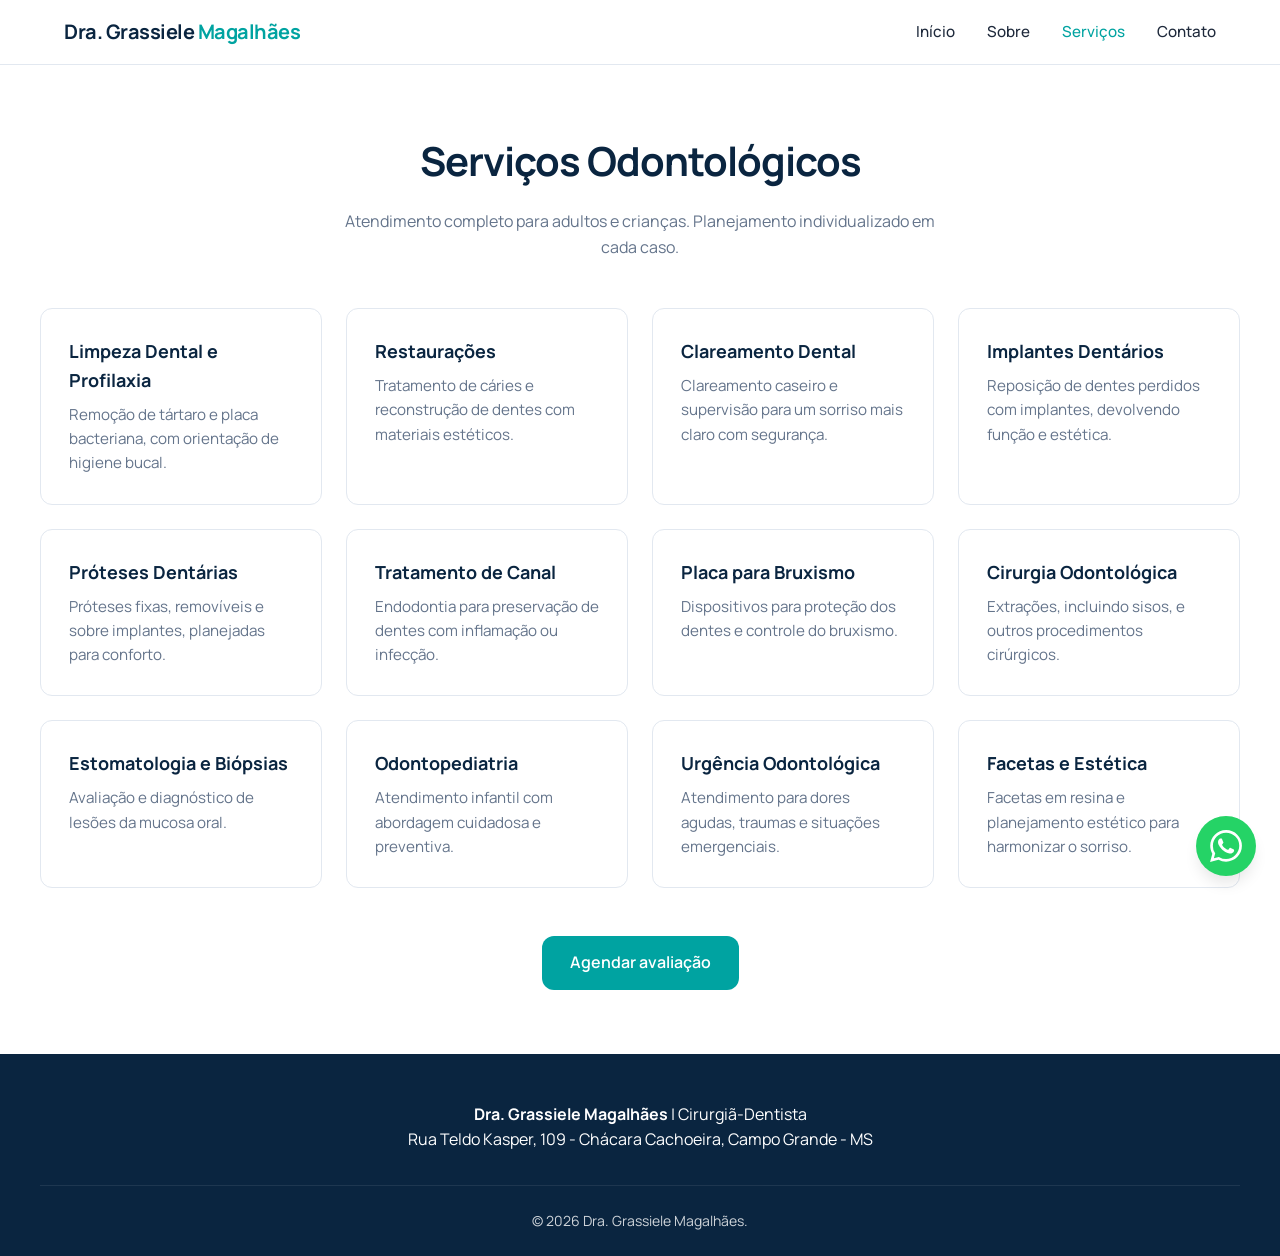
==== servicos.html @ c2c1c09b "Add files via upload" ====
<!DOCTYPE html>
<html lang="pt-BR">
<head>
  <meta charset="UTF-8">
  <meta name="viewport" content="width=device-width, initial-scale=1.0">
  <title>Serviços | Dra. Grassiele Magalhães</title>
  <link rel="preconnect" href="https://fonts.googleapis.com">
  <link rel="preconnect" href="https://fonts.gstatic.com" crossorigin>
  <link href="https://fonts.googleapis.com/css2?family=Manrope:wght@400;500;600;700&display=swap" rel="stylesheet">
  <link rel="stylesheet" href="css/style.css">
</head>
<body>
  <header class="header">
    <nav class="nav">
      <a href="index.html" class="logo">Dra. Grassiele <span>Magalhães</span></a>
      <button class="nav-toggle" aria-label="Abrir menu">☰</button>
      <ul class="nav-menu">
        <li><a href="index.html">Início</a></li>
        <li><a href="sobre.html">Sobre</a></li>
        <li><a href="servicos.html" class="active">Serviços</a></li>
        <li><a href="contato.html">Contato</a></li>
      </ul>
    </nav>
  </header>

  <main>
    <section class="section">
      <div class="container">
        <h1 class="section-title">Serviços Odontológicos</h1>
        <p class="section-subtitle">Atendimento completo para adultos e crianças. Planejamento individualizado em cada caso.</p>

        <div class="services-grid" style="margin-top: 2rem;">
          <div class="service-card">
            <h3>Limpeza Dental e Profilaxia</h3>
            <p>Remoção de tártaro e placa bacteriana, com orientação de higiene bucal.</p>
          </div>
          <div class="service-card">
            <h3>Restaurações</h3>
            <p>Tratamento de cáries e reconstrução de dentes com materiais estéticos.</p>
          </div>
          <div class="service-card">
            <h3>Clareamento Dental</h3>
            <p>Clareamento caseiro e supervisão para um sorriso mais claro com segurança.</p>
          </div>
          <div class="service-card">
            <h3>Implantes Dentários</h3>
            <p>Reposição de dentes perdidos com implantes, devolvendo função e estética.</p>
          </div>
          <div class="service-card">
            <h3>Próteses Dentárias</h3>
            <p>Próteses fixas, removíveis e sobre implantes, planejadas para conforto.</p>
          </div>
          <div class="service-card">
            <h3>Tratamento de Canal</h3>
            <p>Endodontia para preservação de dentes com inflamação ou infecção.</p>
          </div>
          <div class="service-card">
            <h3>Placa para Bruxismo</h3>
            <p>Dispositivos para proteção dos dentes e controle do bruxismo.</p>
          </div>
          <div class="service-card">
            <h3>Cirurgia Odontológica</h3>
            <p>Extrações, incluindo sisos, e outros procedimentos cirúrgicos.</p>
          </div>
          <div class="service-card">
            <h3>Estomatologia e Biópsias</h3>
            <p>Avaliação e diagnóstico de lesões da mucosa oral.</p>
          </div>
          <div class="service-card">
            <h3>Odontopediatria</h3>
            <p>Atendimento infantil com abordagem cuidadosa e preventiva.</p>
          </div>
          <div class="service-card">
            <h3>Urgência Odontológica</h3>
            <p>Atendimento para dores agudas, traumas e situações emergenciais.</p>
          </div>
          <div class="service-card">
            <h3>Facetas e Estética</h3>
            <p>Facetas em resina e planejamento estético para harmonizar o sorriso.</p>
          </div>
        </div>

        <div style="text-align: center; margin-top: 3rem;">
          <a href="https://wa.me/5567991861012" class="btn" target="_blank" rel="noopener">Agendar avaliação</a>
        </div>
      </div>
    </section>
  </main>

  <footer class="footer">
    <div class="container">
      <p><strong>Dra. Grassiele Magalhães</strong> | Cirurgiã-Dentista</p>
      <p>Rua Teldo Kasper, 109 - Chácara Cachoeira, Campo Grande - MS</p>
      <div class="footer-bottom">
        <p>© 2026 Dra. Grassiele Magalhães.</p>
      </div>
    </div>
  </footer>

  <a href="https://wa.me/5567991861012" class="whatsapp-float" target="_blank" rel="noopener" aria-label="Falar no WhatsApp">
    <svg viewBox="0 0 24 24" fill="currentColor"><path d="M17.472 14.382c-.297-.149-1.758-.867-2.03-.967-.273-.099-.471-.148-.67.15-.197.297-.767.966-.94 1.164-.173.199-.347.223-.644.075-.297-.15-1.255-.463-2.39-1.475-.883-.788-1.48-1.761-1.653-2.059-.173-.297-.018-.458.13-.606.134-.133.298-.347.446-.52.149-.174.198-.298.298-.497.099-.198.05-.371-.025-.52-.075-.149-.669-1.612-.916-2.207-.242-.579-.487-.5-.669-.51-.173-.008-.371-.01-.57-.01-.198 0-.52.074-.792.372-.272.297-1.04 1.016-1.04 2.479 0 1.462 1.065 2.875 1.213 3.074.149.198 2.096 3.2 5.077 4.487.709.306 1.262.489 1.694.625.712.227 1.36.195 1.871.118.571-.085 1.758-.719 2.006-1.413.248-.694.248-1.289.173-1.413-.074-.124-.272-.198-.57-.347m-5.421 7.403h-.004a9.87 9.87 0 01-5.031-1.378l-.361-.214-3.741.982.998-3.648-.235-.374a9.86 9.86 0 01-1.51-5.26c.001-5.45 4.436-9.884 9.888-9.884 2.64 0 5.122 1.03 6.988 2.898a9.825 9.825 0 012.893 6.994c-.003 5.45-4.435 9.884-9.881 9.884m8.413-18.297A11.815 11.815 0 0012.05 0C5.495 0 .16 5.335.157 11.892c0 2.096.547 4.142 1.588 5.945L.057 24l6.305-1.654a11.882 11.882 0 005.683 1.448h.005c6.554 0 11.89-5.335 11.893-11.893a11.821 11.821 0 00-3.48-8.413z"/></svg>
  </a>

  <script src="js/script.js"></script>
</body>
</html>
---- css/style.css ----
:root {
  --color-primary: #0A2540;
  --color-accent: #00A3A1;
  --color-accent-hover: #008B89;
  --color-bg: #FFFFFF;
  --color-bg-soft: #F8FAFC;
  --color-text: #1E293B;
  --color-text-muted: #64748B;
  --color-border: #E2E8F0;
  --font-primary: 'Manrope', -apple-system, BlinkMacSystemFont, 'Segoe UI', sans-serif;
  --spacing-xs: 0.5rem;
  --spacing-sm: 1rem;
  --spacing-md: 1.5rem;
  --spacing-lg: 2.5rem;
  --spacing-xl: 4rem;
  --radius: 12px;
  --shadow: 0 4px 6px -1px rgb(0 0 0 / 0.1), 0 2px 4px -2px rgb(0 0 0 / 0.1);
  --shadow-lg: 0 10px 15px -3px rgb(0 0 0 / 0.1);
  --transition: 0.2s ease;
}

* {
  margin: 0;
  padding: 0;
  box-sizing: border-box;
}

html {
  scroll-behavior: smooth;
}

body {
  font-family: var(--font-primary);
  color: var(--color-text);
  background: var(--color-bg);
  line-height: 1.6;
  font-size: 16px;
}

img {
  max-width: 100%;
  height: auto;
  display: block;
}

a {
  color: var(--color-accent);
  text-decoration: none;
  transition: color var(--transition);
}

a:hover {
  color: var(--color-accent-hover);
}

/* Header */
.header {
  position: sticky;
  top: 0;
  z-index: 100;
  background: rgba(255, 255, 255, 0.95);
  backdrop-filter: blur(10px);
  border-bottom: 1px solid var(--color-border);
}

.nav {
  max-width: 1200px;
  margin: 0 auto;
  padding: 1rem 1.5rem;
  display: flex;
  justify-content: space-between;
  align-items: center;
}

.logo {
  font-weight: 700;
  font-size: 1.25rem;
  color: var(--color-primary);
  letter-spacing: -0.025em;
}

.logo span {
  color: var(--color-accent);
}

.nav-menu {
  display: flex;
  list-style: none;
  gap: 2rem;
}

.nav-menu a {
  color: var(--color-text);
  font-weight: 500;
  font-size: 0.95rem;
}

.nav-menu a:hover,
.nav-menu a.active {
  color: var(--color-accent);
}

.nav-toggle {
  display: none;
  background: none;
  border: none;
  font-size: 1.5rem;
  cursor: pointer;
  color: var(--color-primary);
}

/* Hero */
.hero {
  background: linear-gradient(135deg, var(--color-primary) 0%, #123456 100%);
  color: white;
  padding: var(--spacing-xl) 1.5rem;
  text-align: center;
}

.hero-content {
  max-width: 800px;
  margin: 0 auto;
}

.hero h1 {
  font-size: clamp(2rem, 5vw, 3.5rem);
  font-weight: 700;
  line-height: 1.1;
  margin-bottom: 1rem;
  letter-spacing: -0.025em;
}

.hero p {
  font-size: 1.125rem;
  opacity: 0.9;
  margin-bottom: 2rem;
  max-width: 600px;
  margin-left: auto;
  margin-right: auto;
}

.btn {
  display: inline-flex;
  align-items: center;
  gap: 0.5rem;
  background: var(--color-accent);
  color: white;
  padding: 0.875rem 1.75rem;
  border-radius: var(--radius);
  font-weight: 600;
  transition: all var(--transition);
  border: none;
  cursor: pointer;
  text-decoration: none;
}

.btn:hover {
  background: var(--color-accent-hover);
  transform: translateY(-2px);
  color: white;
}

.btn-outline {
  background: transparent;
  border: 2px solid white;
  color: white;
}

.btn-outline:hover {
  background: white;
  color: var(--color-primary);
}

/* Sections */
.section {
  padding: var(--spacing-xl) 1.5rem;
}

.section-soft {
  background: var(--color-bg-soft);
}

.container {
  max-width: 1200px;
  margin: 0 auto;
}

.section-title {
  font-size: clamp(1.75rem, 4vw, 2.5rem);
  font-weight: 700;
  color: var(--color-primary);
  text-align: center;
  margin-bottom: 1rem;
  letter-spacing: -0.025em;
}

.section-subtitle {
  text-align: center;
  color: var(--color-text-muted);
  max-width: 600px;
  margin: 0 auto 3rem;
}

/* Services Grid */
.services-grid {
  display: grid;
  grid-template-columns: repeat(auto-fit, minmax(280px, 1fr));
  gap: 1.5rem;
}

.service-card {
  background: white;
  padding: 1.75rem;
  border-radius: var(--radius);
  border: 1px solid var(--color-border);
  transition: all var(--transition);
}

.service-card:hover {
  transform: translateY(-4px);
  box-shadow: var(--shadow-lg);
  border-color: var(--color-accent);
}

.service-card h3 {
  color: var(--color-primary);
  margin-bottom: 0.5rem;
  font-size: 1.125rem;
}

.service-card p {
  color: var(--color-text-muted);
  font-size: 0.95rem;
}

/* About */
.about-grid {
  display: grid;
  grid-template-columns: 1fr 1fr;
  gap: 3rem;
  align-items: center;
}

.about-image {
  border-radius: var(--radius);
  overflow: hidden;
  box-shadow: var(--shadow-lg);
}

.about-image img {
  width: 100%;
  height: 100%;
  object-fit: cover;
}

/* Testimonials */
.testimonials {
  display: grid;
  grid-template-columns: repeat(auto-fit, minmax(300px, 1fr));
  gap: 1.5rem;
}

.testimonial-card {
  background: white;
  padding: 1.75rem;
  border-radius: var(--radius);
  border: 1px solid var(--color-border);
}

.testimonial-card p {
  font-style: italic;
  margin-bottom: 1rem;
  color: var(--color-text);
}

.testimonial-card .author {
  font-weight: 600;
  color: var(--color-primary);
  font-size: 0.9rem;
}

/* Contact */
.contact-grid {
  display: grid;
  grid-template-columns: 1fr 1fr;
  gap: 3rem;
}

.contact-info h3 {
  color: var(--color-primary);
  margin-bottom: 1rem;
}

.contact-info p {
  margin-bottom: 0.75rem;
  color: var(--color-text-muted);
}

/* Footer */
.footer {
  background: var(--color-primary);
  color: white;
  padding: 3rem 1.5rem 1.5rem;
  text-align: center;
}

.footer a {
  color: var(--color-accent);
}

.footer-bottom {
  margin-top: 2rem;
  padding-top: 1.5rem;
  border-top: 1px solid rgba(255,255,255,0.1);
  font-size: 0.875rem;
  opacity: 0.8;
}

/* WhatsApp Float */
.whatsapp-float {
  position: fixed;
  bottom: 1.5rem;
  right: 1.5rem;
  z-index: 999;
  background: #25D366;
  color: white;
  width: 60px;
  height: 60px;
  border-radius: 50%;
  display: flex;
  align-items: center;
  justify-content: center;
  box-shadow: var(--shadow-lg);
  transition: transform var(--transition);
  text-decoration: none;
}

.whatsapp-float:hover {
  transform: scale(1.1);
  color: white;
}

.whatsapp-float svg {
  width: 32px;
  height: 32px;
}

/* Responsive */
@media (max-width: 768px) {
  .nav-menu {
    display: none;
    position: absolute;
    top: 100%;
    left: 0;
    right: 0;
    background: white;
    flex-direction: column;
    padding: 1rem;
    border-bottom: 1px solid var(--color-border);
    gap: 1rem;
  }

  .nav-menu.active {
    display: flex;
  }

  .nav-toggle {
    display: block;
  }

  .about-grid,
  .contact-grid {
    grid-template-columns: 1fr;
  }

  .hero {
    padding: 3rem 1rem;
  }
}
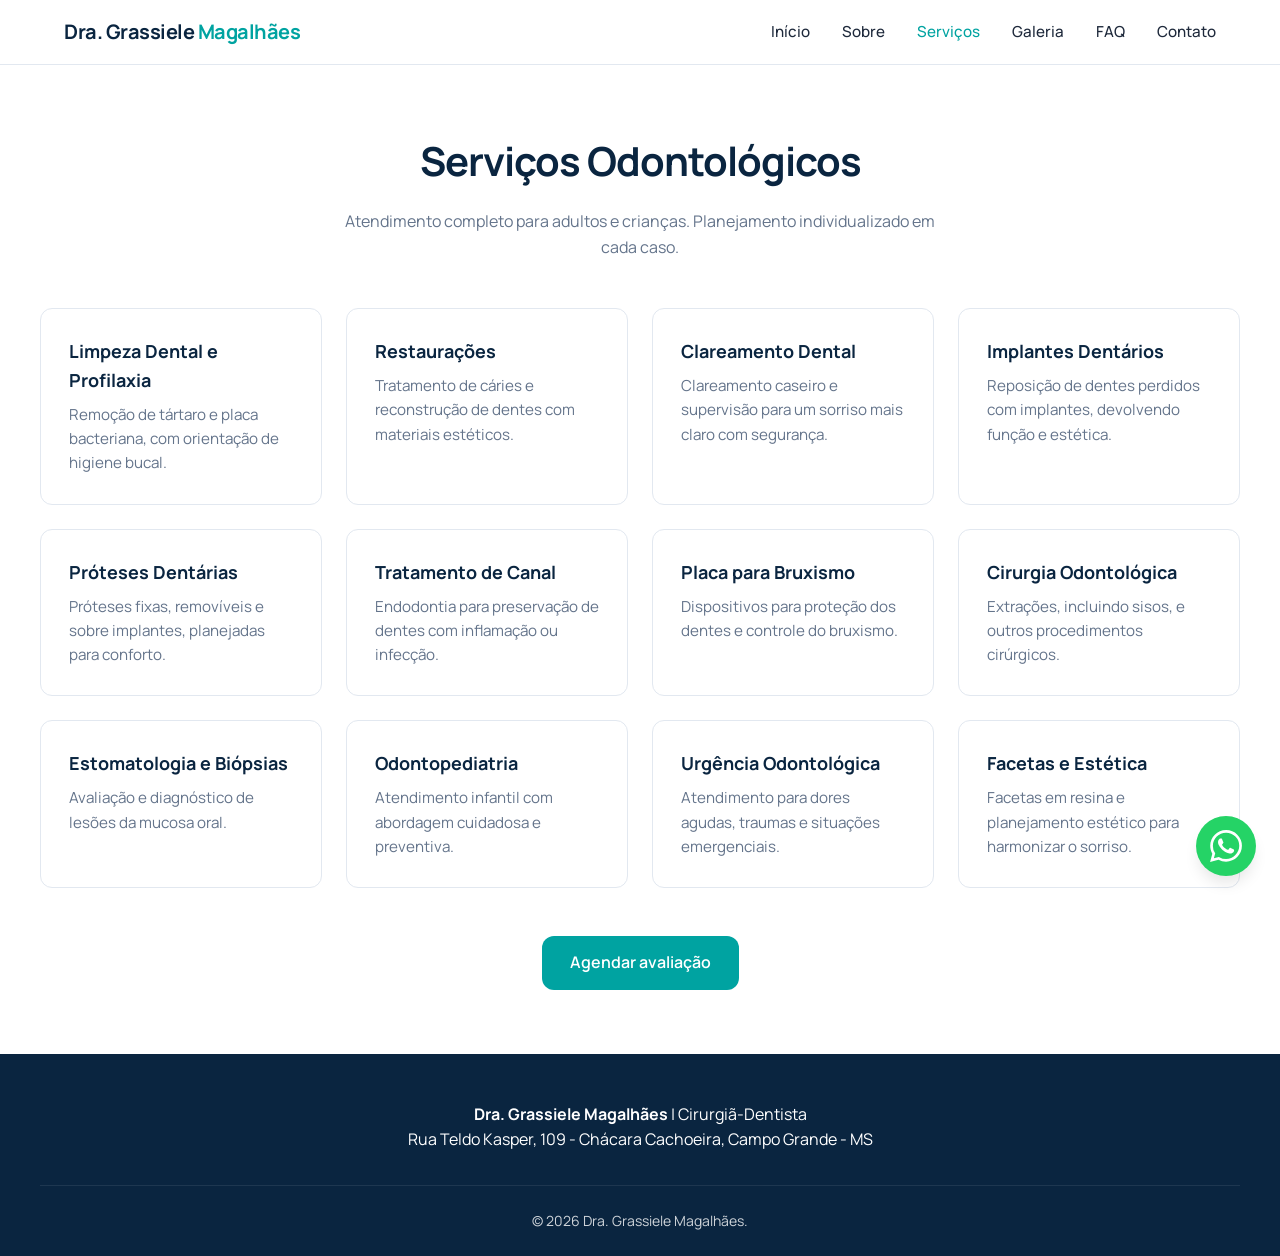
==== commit 2b00479a: "Add files via upload" ====
--- a/servicos.html
+++ b/servicos.html
@@ -18,6 +18,8 @@
         <li><a href="index.html">Início</a></li>
         <li><a href="sobre.html">Sobre</a></li>
         <li><a href="servicos.html" class="active">Serviços</a></li>
+        <li><a href="galeria.html">Galeria</a></li>
+        <li><a href="faq.html">FAQ</a></li>
         <li><a href="contato.html">Contato</a></li>
       </ul>
     </nav>
--- a/css/style.css
+++ b/css/style.css
@@ -160,15 +160,76 @@
   color: white;
 }
 
-.btn-outline {
+.btn-secondary {
   background: transparent;
-  border: 2px solid white;
-  color: white;
-}
-
-.btn-outline:hover {
+  border: 2px solid var(--color-accent);
+  color: var(--color-accent);
+}
+
+.btn-secondary:hover {
+  background: var(--color-accent);
+  color: white;
+}
+
+.hero-buttons {
+  display: flex;
+  gap: 1rem;
+  justify-content: center;
+  flex-wrap: wrap;
+  margin-top: 1.5rem;
+}
+
+.gallery-grid {
+  display: grid;
+  grid-template-columns: repeat(auto-fit, minmax(280px, 1fr));
+  gap: 1.5rem;
+}
+
+.gallery-item {
+  border-radius: var(--radius);
+  overflow: hidden;
+  box-shadow: var(--shadow);
+  transition: transform var(--transition);
+}
+
+.gallery-item:hover {
+  transform: scale(1.03);
+}
+
+.gallery-item img {
+  width: 100%;
+  height: 240px;
+  object-fit: cover;
+}
+
+.faq-item {
   background: white;
-  color: var(--color-primary);
+  border: 1px solid var(--color-border);
+  border-radius: var(--radius);
+  margin-bottom: 1rem;
+  overflow: hidden;
+}
+
+.faq-question {
+  width: 100%;
+  text-align: left;
+  padding: 1.25rem 1.5rem;
+  background: none;
+  border: none;
+  font-weight: 600;
+  color: var(--color-primary);
+  cursor: pointer;
+  font-size: 1rem;
+}
+
+.faq-answer {
+  padding: 0 1.5rem 1.25rem;
+  color: var(--color-text-muted);
+  display: none;
+}
+
+.faq-item.active .faq-answer {
+  display: block;
 }
 
 /* Sections */
